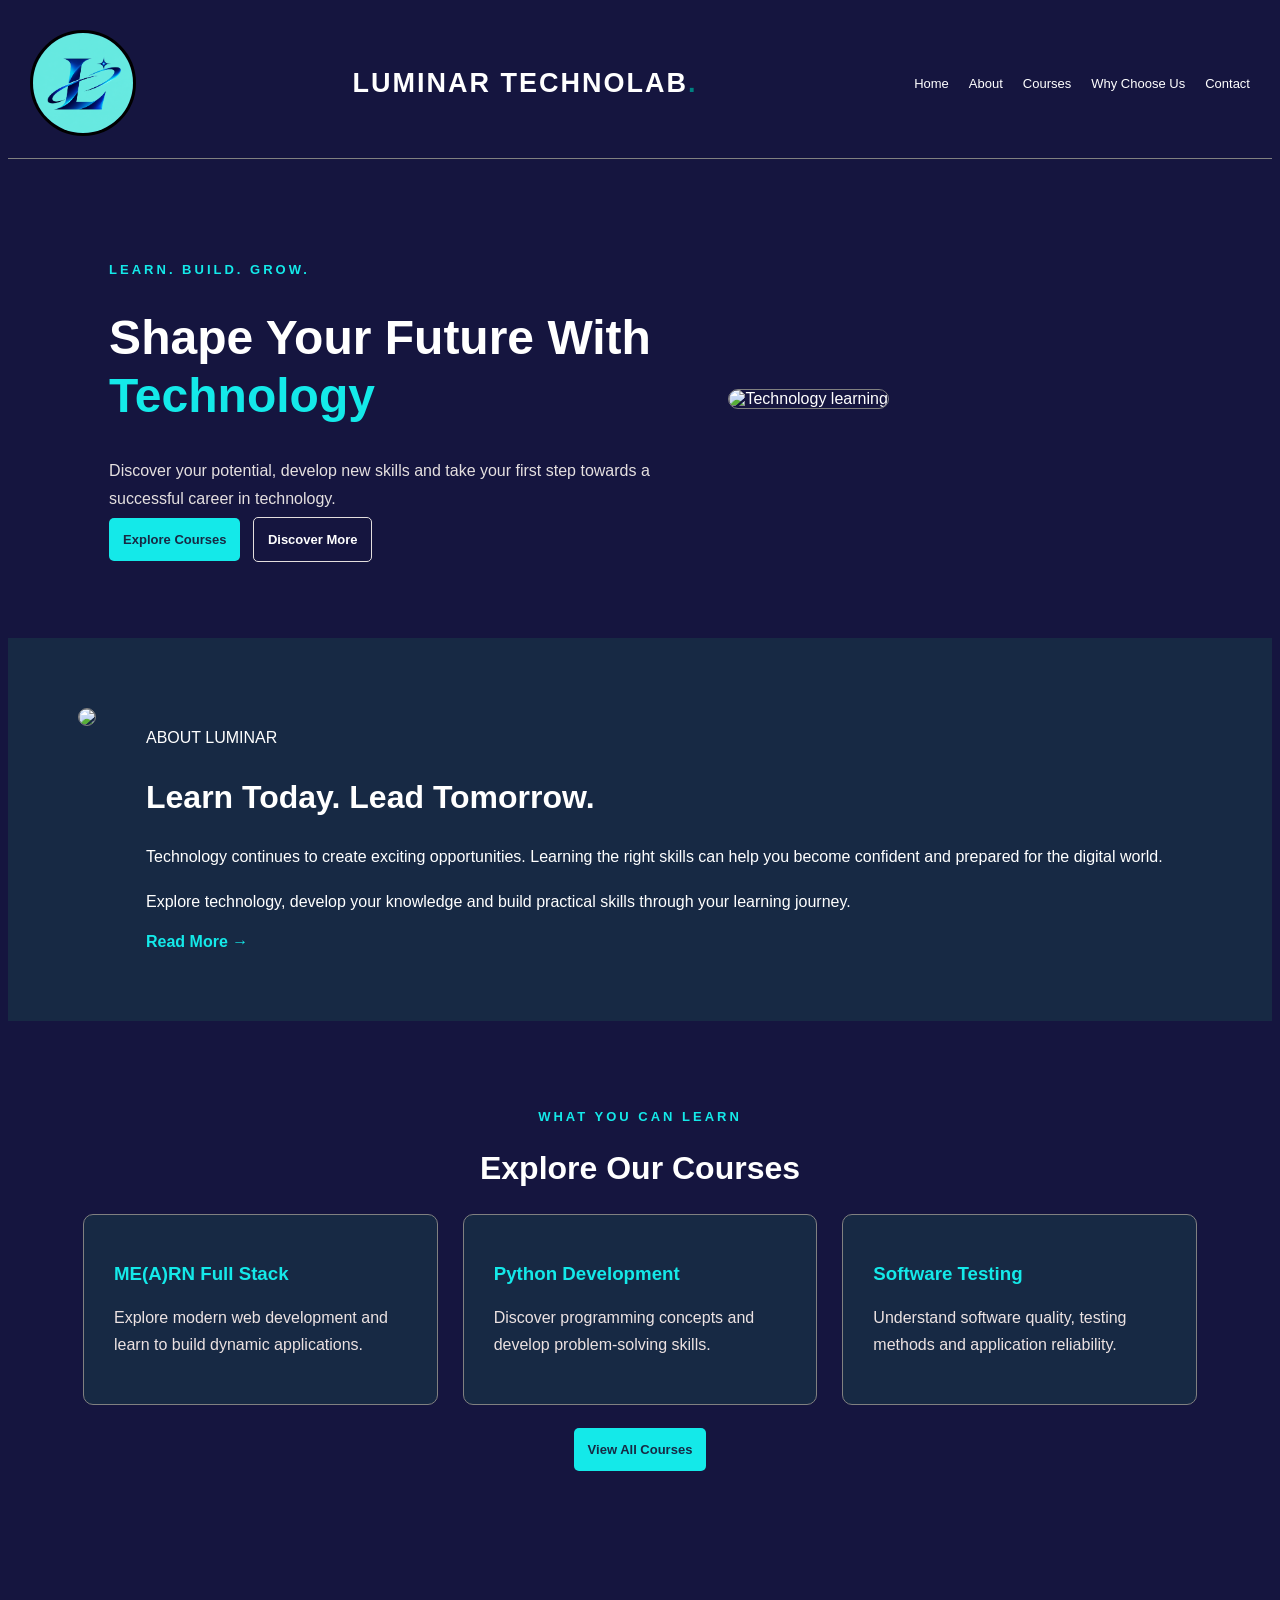
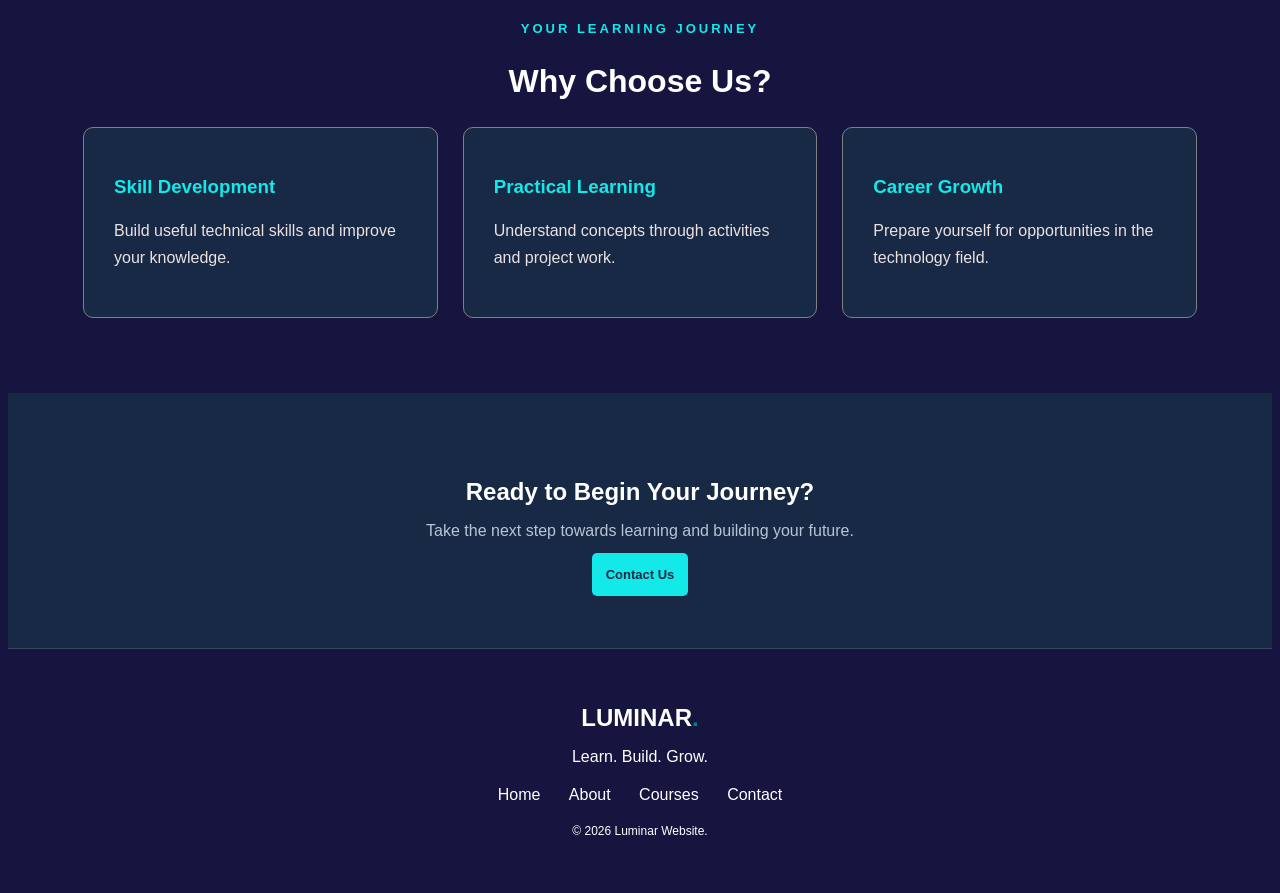
==== index.html @ 9f4193a7 "task2 completed" ====
<!DOCTYPE html>
<html>
<head>
    <title>Luminar Technolab | Home</title>
    <link rel="stylesheet" href="./style.css">
</head>
<body>

<div class="top">
    <div class="side">
        <img id="aathi" src="./assets/d7cee701-21ea-4b83-9aa6-379bcfdc0b9c.png" alt="">
        <h2 class="logo">LUMINAR TECHNOLAB<span>.</span></h2>
        <div class="menu">
            <a class="active" href="index.html">Home</a>
            <a href="second.html">About</a>
            <a href="third.html">Courses</a>
            <a href="fourth.html">Why Choose Us</a>
            
            <a href="sixth.html">Contact</a>
        </div>
    </div>
</div>

<div class="hello">
    <div class="hello-content">
        <p class="small-heading">LEARN. BUILD. GROW.</p>
        <h1>Shape Your Future With <span>Technology</span></h1>
        <p class="hello2">
            Discover your potential, develop new skills and take
            your first step towards a successful career in technology.
        </p>
        <a href="third.html" class="main-btn">Explore Courses</a>
        <a href="second.html" class="second-btn">Discover More</a>
    </div>

    <div class="hello-image">
        <img src="https://media.istockphoto.com/id/2215967400/vector/smart-education-and-online-learning-with-digital-graduation-cap-vector-illustration.jpg?s=612x612&w=0&k=20&c=cdM8xg9s0cP_26UweU1HD0TrP5q9bL9xGKXxHtnJdbM=" alt="Technology learning">
    </div>
</div>

<div class="intro">
    <div class="intro-image">
        <img src="https://img.magnific.com/free-vector/education-technology-futuristic-background-vector-gradient-blue-digital-remix_53876-114092.jpg?semt=ais_hybrid&w=740&q=80">
    </div>

    <div class="intro-content">
        <p >ABOUT LUMINAR</p>
        <h2>Learn Today. Lead Tomorrow.</h2>
        <p>
            Technology continues to create exciting opportunities.
            Learning the right skills can help you become confident
            and prepared for the digital world.
        </p>
        <p>
            Explore technology, develop your knowledge and build
            practical skills through your learning journey.
        </p>
        <a href="second.html" class="text-link">Read More →</a>
    </div>
</div>

<div class="courses-section">
    <p class="small-heading">WHAT YOU CAN LEARN</p>
    <h2 class="section-heading">Explore Our Courses</h2>

    <div class="courses">
        <div class="course-types">
            <h3>ME(A)RN Full Stack</h3>
            <p>Explore modern web development and learn to build dynamic applications.</p>
        </div>

        <div class="course-types">
            <h3>Python Development</h3>
            <p>Discover programming concepts and develop problem-solving skills.</p>
        </div>

        <div class="course-types">
            <h3>Software Testing</h3>
            <p>Understand software quality, testing methods and application reliability.</p>
        </div>
    </div>

    <div class="center-button">
        <a href="./third.html" class="main-btn">View All Courses</a>
    </div>
</div>

<div class="why-section">
    <p class="small-heading">YOUR LEARNING JOURNEY</p>
    <h2 class="section-heading">Why Choose Us?</h2>

    <div class="why">
        <div class="whyy">
            <h3>Skill Development</h3>
            <p>Build useful technical skills and improve your knowledge.</p>
        </div>

        <div class="whyy">
            <h3>Practical Learning</h3>
            <p>Understand concepts through activities and project work.</p>
        </div>

        <div class="whyy">
            <h3>Career Growth</h3>
            <p>Prepare yourself for opportunities in the technology field.</p>
        </div>
    </div>
</div>

<div class="hi">
    <h2>Ready to Begin Your Journey?</h2>
    <p>Take the next step towards learning and building your future.</p>
    <a href="sixth.html" class="main-btn">Contact Us</a>
</div>

<div class="bottom-area">
    <h2 class="footer-logo">LUMINAR<span>.</span></h2>
    <p>Learn. Build. Grow.</p>
    <div class="footer-links">
        <a href="index.html">Home</a>
        <a href="second.html">About</a>
        <a href="third.html">Courses</a>
        <a href="sixth.html">Contact</a>
    </div>
    <p class="copyright">© 2026 Luminar Website.</p>
</div>

</body>
</html>
---- style.css ----
body {
    background-color: rgb(21, 21, 63);
    color: white;
    font-family: Arial, sans-serif;
}

.top {
    padding: 22px;
    border-bottom: 1px solid gray;
}

.side {
    display: flex;
    justify-content: space-between;
    align-items: center;
    
}
#aathi{
    
    height: 100px;
    width: 100px;
    border: 3px solid black;
    border-radius: 50%;

}

.logo {
    font-size: 27px;
    letter-spacing: 2px;
}

.logo span, .footer-logo span {
    color: teal;
}

.menu {
    display: flex;
    gap: 20px;
  
}
 .menu a:hover{
    color: rgb(20, 233, 233);
   }

.menu a {
    color: white;
    text-decoration: none;
    font-size: 13px;
    transition: 0.3s;
}



.hello {
    display: flex;
    align-items: center;
    justify-content: space-between;
    gap: 40px;
    padding: 90px 8%;
}

.hello-content {
    width: 55%;
}

.small-heading {
    color:rgb(20, 233, 233);
    font-size: 13px;
    font-weight: bold;
    letter-spacing: 3px;
   
}

.hello h1 {
    font-size: 48px;
    line-height: 1.2;
    
}

.hello h1 span {
    color:rgb(20, 233, 233) ;
}

.hello2{
    color: rgb(229, 224, 224);
    line-height: 1.8;
   
}

.hello-image {
    width: 42%;
  
}

.hello-image img {
    border-radius: 15px;
    border: 1px solid gray;
}

.main-btn {
   
    padding: 14px ;
    text-decoration: none;
    border-radius: 5px;
    font-weight: bold;
    font-size: 13px;
   
}

.second-btn {
   
    padding: 14px ;
    text-decoration: none;
    border-radius: 5px;
    font-weight: bold;
    font-size: 13px;
    transition: 0.3s;
}

.main-btn {
    background-color:rgb(20, 233, 233);
    color:rgb(23, 41, 68);
}

.main-btn:hover {
    background-color: white;
    transform: scale(1.08);
}

.second-btn {
    color: white;
    border: 1px solid rgb(227, 222, 222);
    margin-left: 8px;
}

.second-btn:hover {
    background-color:rgb(20, 233, 233);
    color: rgb(23, 41, 68);
    transform: scale(1.08);
}


.intro {
    display: flex;
   
    gap: 50px;
    padding: 70px ;
    background-color:rgb(23, 41, 68);
}



.intro-image img {
    width: 100%;
    border-radius: 12px;
     border: 1px solid gray;

}

.intro-content h2{
    font-size: 32px;
    
}
 .section-heading {
    font-size: 32px;
    
}

.intro-content p {
    color: white;
    line-height: 1.8;
    
}

.text-link {
    color:rgb(20, 233, 233) ;
    text-decoration: none;
    font-weight: bold;
}

.courses-section{
    padding: 75px;
    text-align: center;
}
.why-section {
    padding: 75px;
    text-align: center;
}

.courses{
    display: flex;
    justify-content: center;
    gap: 25px;
    
}
 .why {
    display: flex;
    justify-content: center;
    gap: 25px;
    
}

.course-types {
    background-color: rgb(23, 41, 68);
    border: 1px solid gray;
    padding: 30px;
    border-radius: 10px;
    width: 33.33%;
    text-align: left;
    transition: 0.3s;
}
 .whyy {
    background-color:  rgb(23, 41, 68);
    border: 1px solid gray;
    padding: 30px;
    border-radius: 10px;
    width: 33.33%;
    text-align: left;
    transition: 0.3s;
}

.course-types:hover{
    transform: translateY(-8px);
    border-color:rgb(20, 233, 233);
}
 .whyy:hover {
    transform: translateY(-8px);
    border-color:rgb(20, 233, 233);
}

.course-types h3{
    color: rgb(20, 233, 233);
  
}
.whyy h3 {
    color: rgb(20, 233, 233);
  
}

.course-types p{
    color:rgb(236, 226, 226);
    line-height: 1.7;
}
 .whyy p {
    color:rgb(236, 226, 226);
    line-height: 1.7;
}

.center-button {
    margin-top: 35px;
}

.hi {
    background-color:  rgb(23, 41, 68);
    padding: 65px 20px;
    text-align: center;
}

.hi h2 {
    margin-bottom: 15px;
}

.hi p {
    color: #B8C5D6;
    margin-bottom: 25px;
}

.bottom-area {
    text-align: center;
    padding: 35px 20px;
    border-top: 1px solid #34445C;
}

.footer-logo {
    margin-bottom: 12px;
}

.footer-links {
    margin: 20px 0;
}

.footer-links a {
    color:white;
    text-decoration: none;
    margin: 0 12px;
}

.footer-links a:hover {
    color: rgb(0, 223, 223);
}

.copyright {
    color: white;
    font-size: 12px;
}
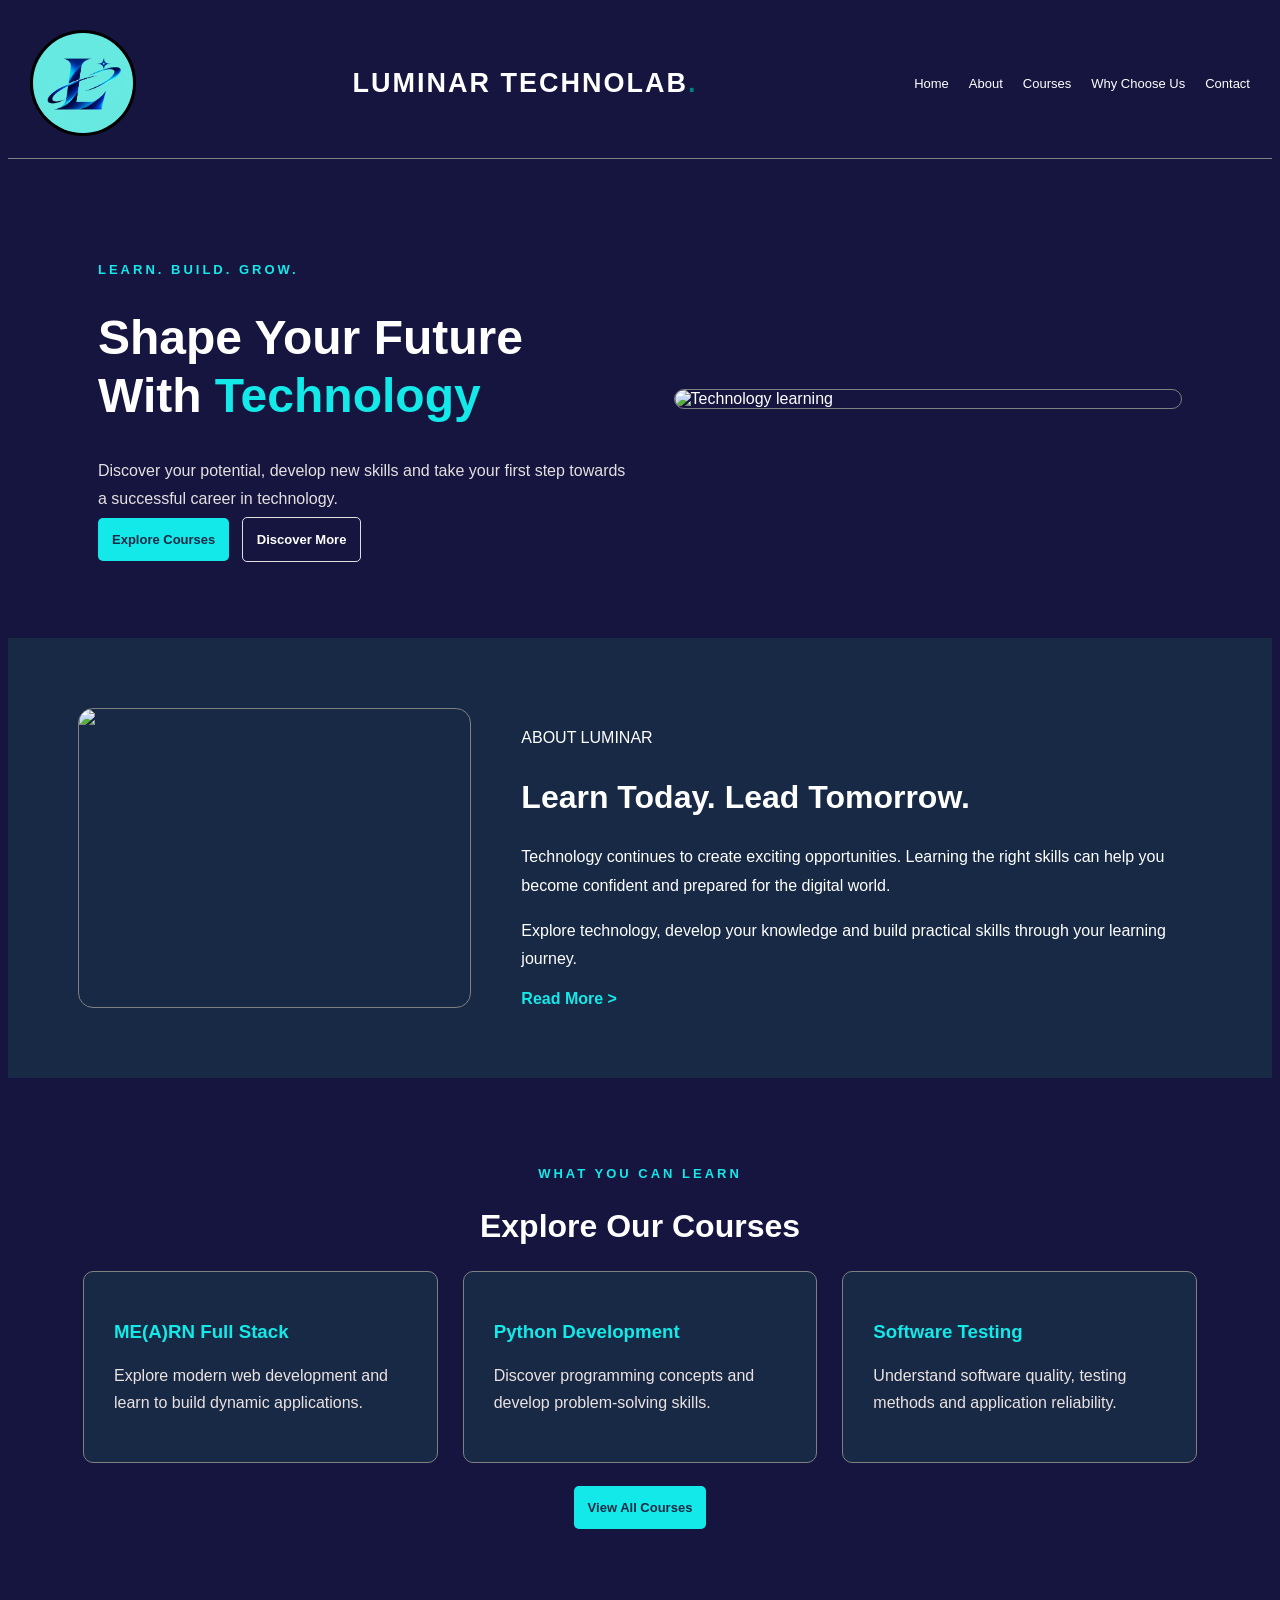
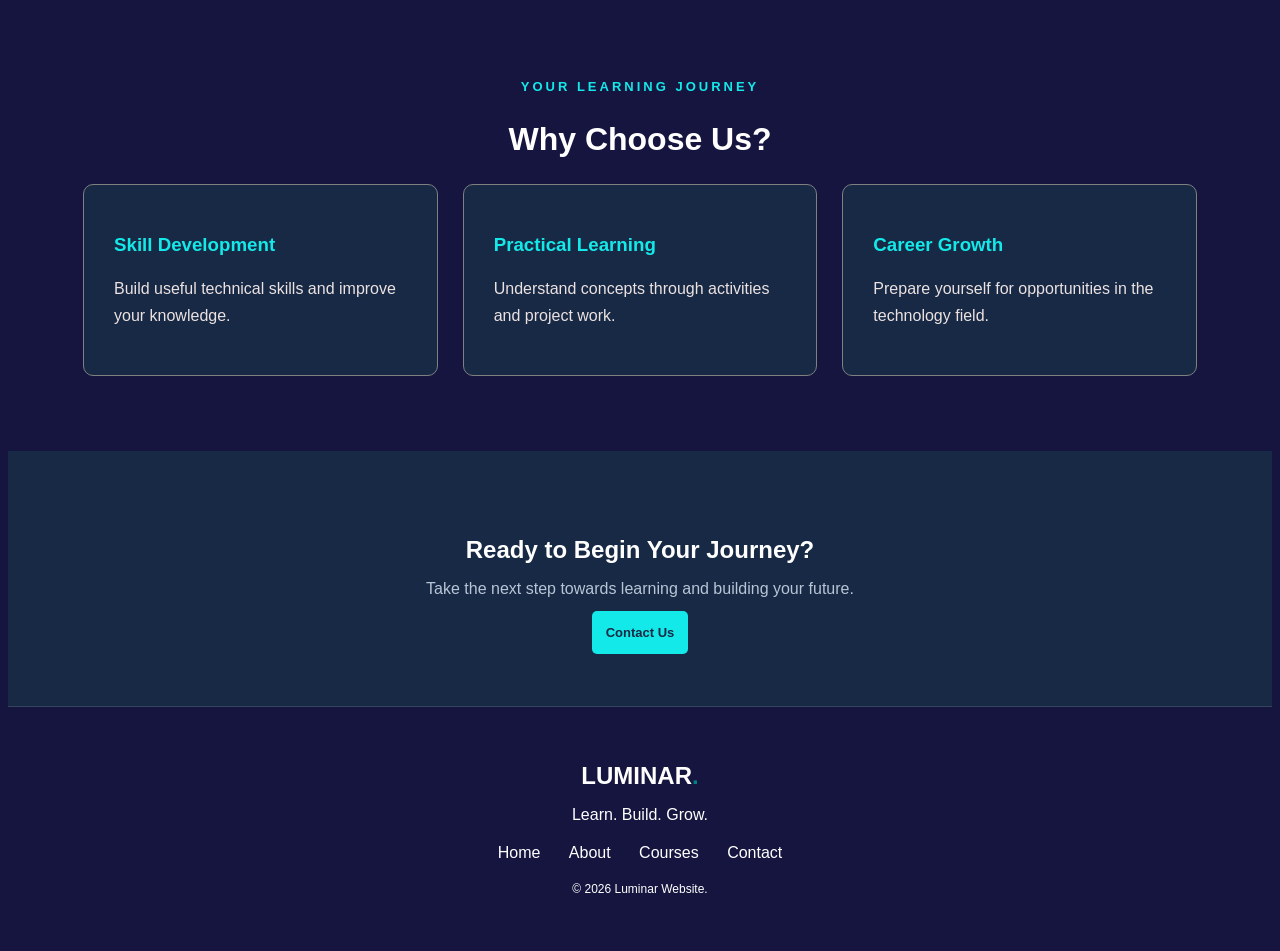
==== commit eb8a4efb: "Added AOS animations and image zoom effects with overflow control" ====
--- a/index.html
+++ b/index.html
@@ -3,6 +3,8 @@
 <head>
     <title>Luminar Technolab | Home</title>
     <link rel="stylesheet" href="./style.css">
+     <link href="https://unpkg.com/aos@2.3.1/dist/aos.css" rel="stylesheet">
+    <script src="https://unpkg.com/aos@2.3.1/dist/aos.js"></script>
 </head>
 <body>
 
@@ -55,7 +57,7 @@
             Explore technology, develop your knowledge and build
             practical skills through your learning journey.
         </p>
-        <a href="second.html" class="text-link">Read More →</a>
+        <a href="second.html" class="text-link">Read More ></a>
     </div>
 </div>
 
@@ -64,17 +66,17 @@
     <h2 class="section-heading">Explore Our Courses</h2>
 
     <div class="courses">
-        <div class="course-types">
+        <div data-aos="zoom-in" class="course-types">
             <h3>ME(A)RN Full Stack</h3>
             <p>Explore modern web development and learn to build dynamic applications.</p>
         </div>
 
-        <div class="course-types">
+        <div data-aos="zoom-in" class="course-types">
             <h3>Python Development</h3>
             <p>Discover programming concepts and develop problem-solving skills.</p>
         </div>
 
-        <div class="course-types">
+        <div data-aos="zoom-in" class="course-types">
             <h3>Software Testing</h3>
             <p>Understand software quality, testing methods and application reliability.</p>
         </div>
@@ -90,17 +92,17 @@
     <h2 class="section-heading">Why Choose Us?</h2>
 
     <div class="why">
-        <div class="whyy">
+        <div data-aos="zoom-in"  class="whyy">
             <h3>Skill Development</h3>
             <p>Build useful technical skills and improve your knowledge.</p>
         </div>
 
-        <div class="whyy">
+        <div data-aos="zoom-in"  class="whyy">
             <h3>Practical Learning</h3>
             <p>Understand concepts through activities and project work.</p>
         </div>
 
-        <div class="whyy">
+        <div data-aos="zoom-in"  class="whyy">
             <h3>Career Growth</h3>
             <p>Prepare yourself for opportunities in the technology field.</p>
         </div>
@@ -126,4 +128,7 @@
 </div>
 
 </body>
+<script>
+  AOS.init();
+</script>
 </html>
--- a/style.css
+++ b/style.css
@@ -58,7 +58,7 @@
     align-items: center;
     justify-content: space-between;
     gap: 40px;
-    padding: 90px 8%;
+    padding: 90px ;
 }
 
 .hello-content {
@@ -90,13 +90,20 @@
 }
 
 .hello-image {
-    width: 42%;
+    width: 52%;
+     overflow: hidden;
+      border-radius: 15px;
+    border: 1px solid gray;
   
 }
 
 .hello-image img {
-    border-radius: 15px;
-    border: 1px solid gray;
+   
+    transition: 1s ease;
+   
+}
+.hello-image img:hover{
+    transform: scale(1.08);
 }
 
 .main-btn {
@@ -150,13 +157,21 @@
     background-color:rgb(23, 41, 68);
 }
 
-
+.intro-image {
+    width: 52%;
+     overflow: hidden;
+      border-radius: 15px;
+    border: 1px solid gray;
+  
+}
 
 .intro-image img {
     width: 100%;
-    border-radius: 12px;
-     border: 1px solid gray;
-
+  transition: 1s ease;
+
+}
+.intro-image img:hover{
+    transform: scale(1.08);
 }
 
 .intro-content h2{
@@ -170,7 +185,7 @@
 
 .intro-content p {
     color: white;
-    line-height: 1.8;
+    line-height: 1.8rem;
     
 }
 
@@ -295,4 +310,13 @@
     color: white;
     font-size: 12px;
 }
-
+::-webkit-scrollbar{
+    width: 10px;
+}
+::-webkit-scrollbar-track{
+    background-color:rgb(21, 21, 63) ;
+}
+::-webkit-scrollbar-thumb{
+    background-color: rgb(0, 223, 223) ;
+    border-radius: 10px;
+}
